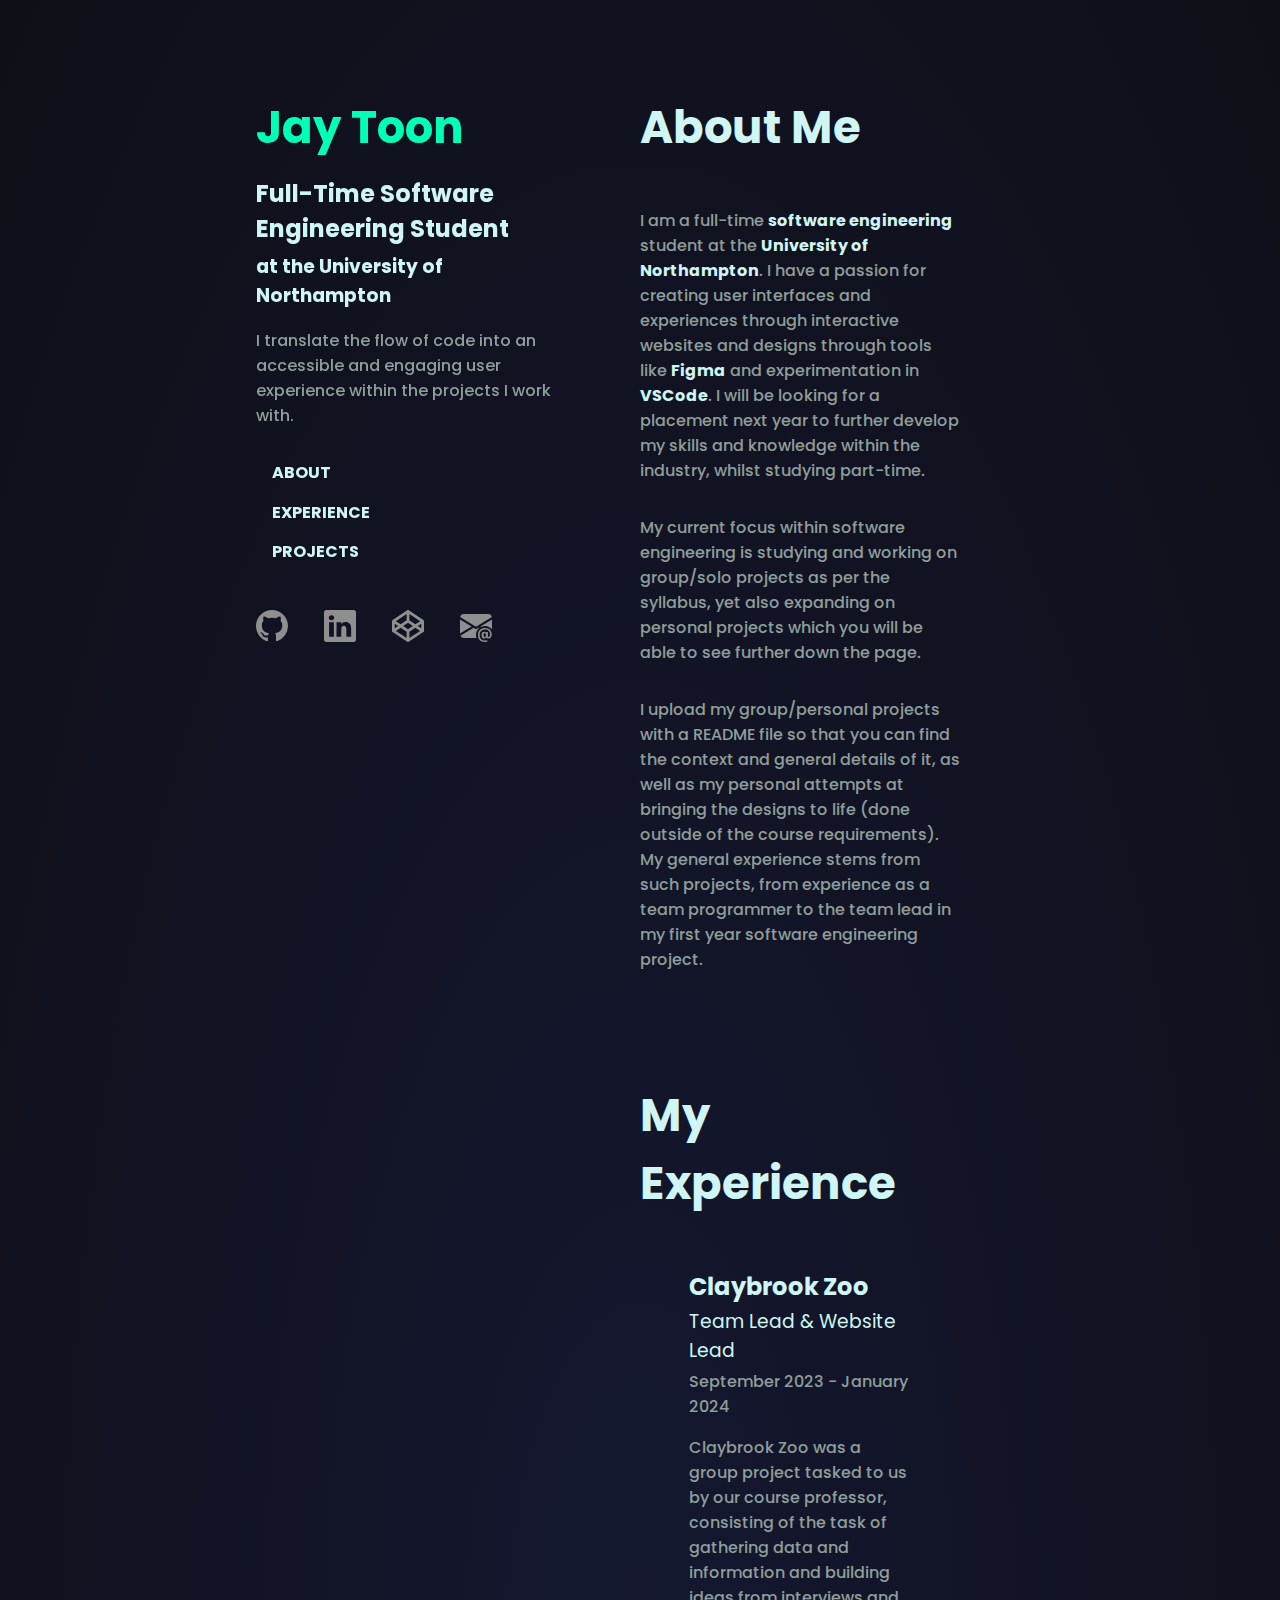
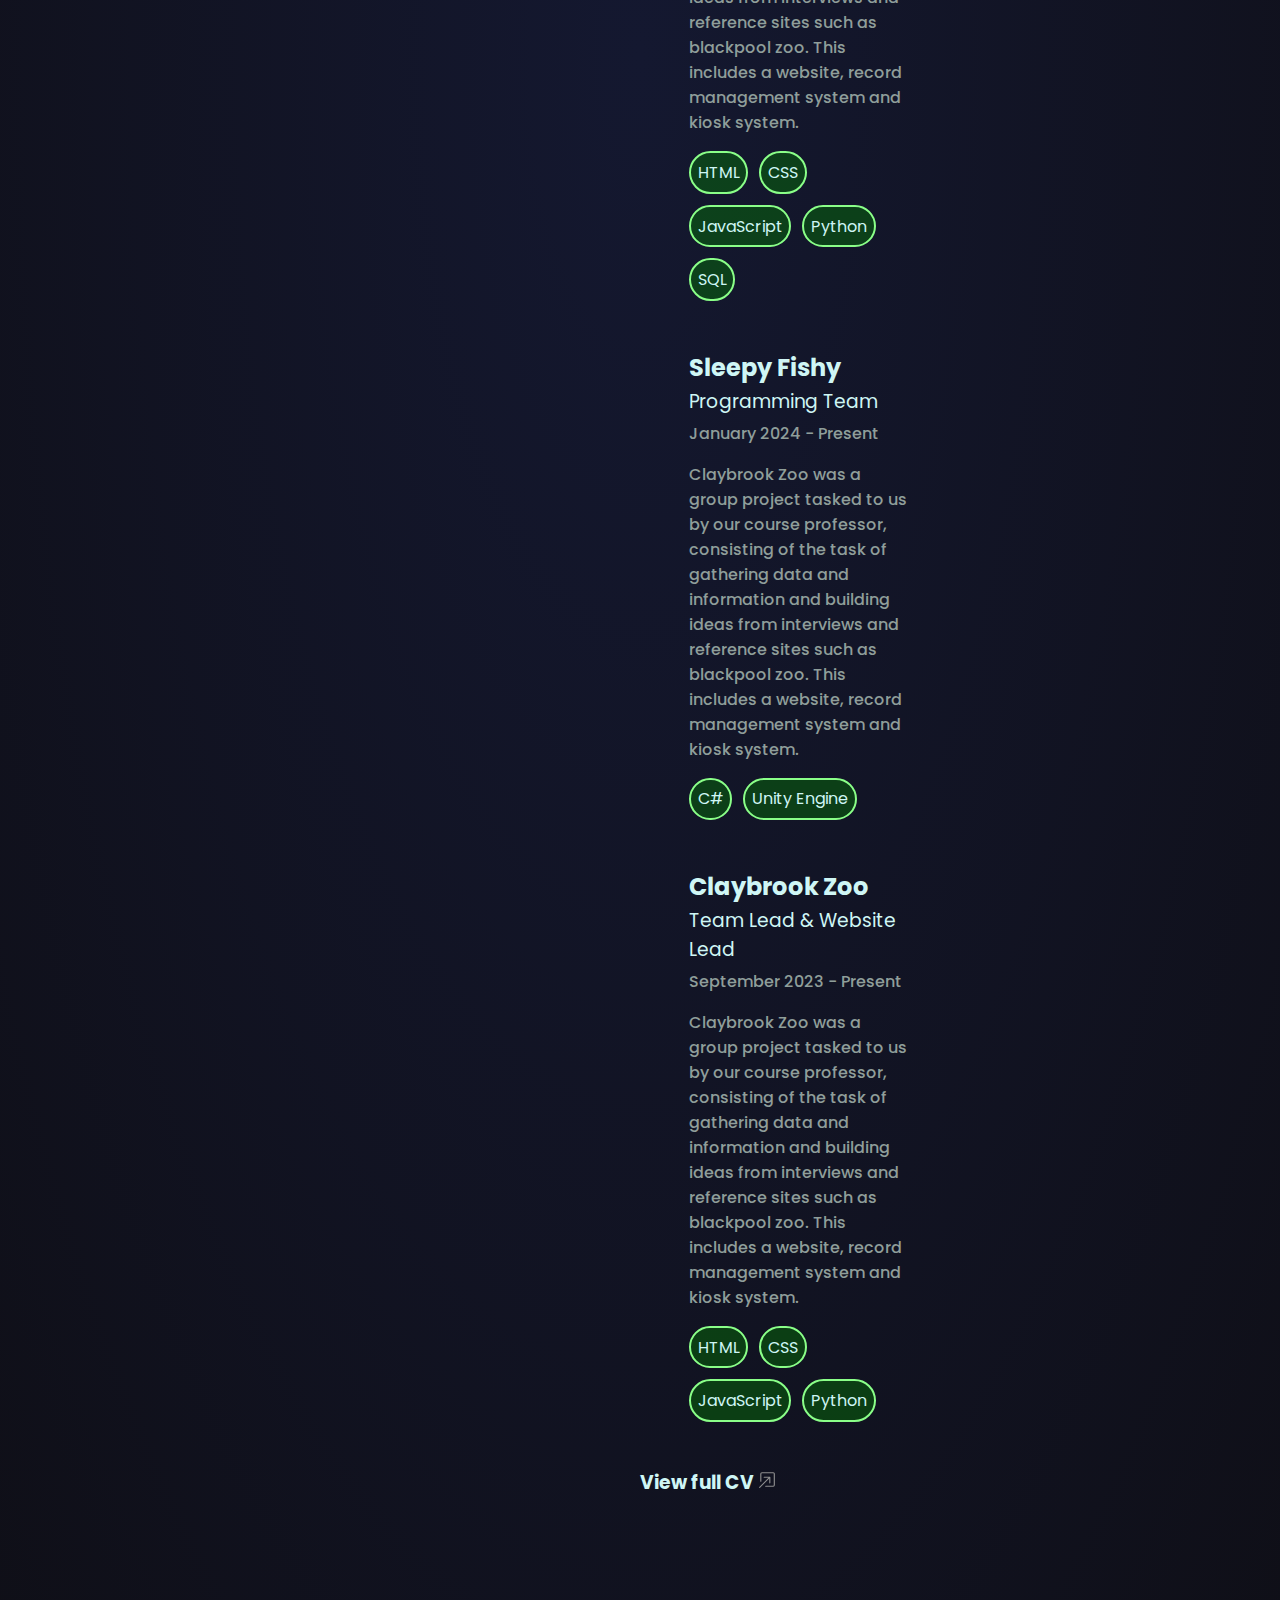
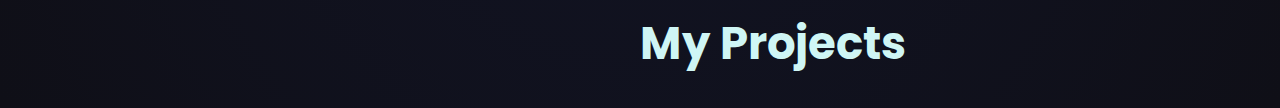
==== index.html @ 27fd668e "initiate portfolio" ====
<!DOCTYPE html>
<html lang="en">
<head>
    <meta charset="UTF-8">
    <meta name="viewport" content="width=device-width, initial-scale=1.0">
    <title>Jay Toon</title>
    <link rel="stylesheet" href="styles.css">
</head>
<body style="background-image: radial-gradient(#141830, #0f0f17);">
    <div class="info" style="margin-left:20%; width: 25%; position: fixed; height: 100%;">
        <h1 style="font-size: 45px; margin-bottom: -2%">Jay Toon</h1>
        <h2 style="margin-bottom: -4%;">Full-Time <a href="https://www.northampton.ac.uk/courses/software-engineering-bsc-hons/">Software Engineering Student</a></h2>
        <h3>at the <a href="https://www.northampton.ac.uk/">University of Northampton</a></h4>
        <p>I translate the flow of code into an accessible and engaging user experience within the projects I work with.</p>
        <ul>
            <li><a href="#about">ABOUT</a></li>
            <li><a href="#experience">EXPERIENCE</a></li>
            <li><a href="#projects">PROJECTS</a></li>
        </ul>
        <div class="socials">
            <a href="https://github.com/jay-toon" target="_blank"><svg xmlns="http://www.w3.org/2000/svg" width="32" height="32" fill="currentColor" class="bi bi-github" viewBox="0 0 16 16">
                <path d="M8 0C3.58 0 0 3.58 0 8c0 3.54 2.29 6.53 5.47 7.59.4.07.55-.17.55-.38 0-.19-.01-.82-.01-1.49-2.01.37-2.53-.49-2.69-.94-.09-.23-.48-.94-.82-1.13-.28-.15-.68-.52-.01-.53.63-.01 1.08.58 1.23.82.72 1.21 1.87.87 2.33.66.07-.52.28-.87.51-1.07-1.78-.2-3.64-.89-3.64-3.95 0-.87.31-1.59.82-2.15-.08-.2-.36-1.02.08-2.12 0 0 .67-.21 2.2.82.64-.18 1.32-.27 2-.27s1.36.09 2 .27c1.53-1.04 2.2-.82 2.2-.82.44 1.1.16 1.92.08 2.12.51.56.82 1.27.82 2.15 0 3.07-1.87 3.75-3.65 3.95.29.25.54.73.54 1.48 0 1.07-.01 1.93-.01 2.2 0 .21.15.46.55.38A8.01 8.01 0 0 0 16 8c0-4.42-3.58-8-8-8"/>
            </svg></a>
            <a href="https://www.linkedin.com/in/jay-toon-962065283/" target="_blank"><svg xmlns="http://www.w3.org/2000/svg" width="32" height="32" fill="currentColor" class="bi bi-linkedin" viewBox="0 0 16 16">
                <path d="M0 1.146C0 .513.526 0 1.175 0h13.65C15.474 0 16 .513 16 1.146v13.708c0 .633-.526 1.146-1.175 1.146H1.175C.526 16 0 15.487 0 14.854zm4.943 12.248V6.169H2.542v7.225zm-1.2-8.212c.837 0 1.358-.554 1.358-1.248-.015-.709-.52-1.248-1.342-1.248S2.4 3.226 2.4 3.934c0 .694.521 1.248 1.327 1.248zm4.908 8.212V9.359c0-.216.016-.432.08-.586.173-.431.568-.878 1.232-.878.869 0 1.216.662 1.216 1.634v3.865h2.401V9.25c0-2.22-1.184-3.252-2.764-3.252-1.274 0-1.845.7-2.165 1.193v.025h-.016l.016-.025V6.169h-2.4c.03.678 0 7.225 0 7.225z"/>
            </svg></a>
            <a href="https://codepen.io/jay-toon" target="_blank"><svg xmlns="http://www.w3.org/2000/svg" width="32" height="32" fill="currentColor" viewbox="0 0 512 512">
                <path d="M502.3 159.7l-234-156c-8-4.9-16.5-5-24.6 0l-234 156C3.7 163.7 0 170.8 0 178v156c0 7.1 3.7 14.3 9.7 18.3l234 156c8 4.9 16.5 5 24.6 0l234-156c6-4 9.7-11.1 9.7-18.3V178c0-7.1-3.7-14.3-9.7-18.3zM278 63.1l172.3 114.9-76.9 51.4L278 165.7V63.1zm-44 0v102.6l-95.4 63.7-76.9-51.4L234 63.1zM44 219.1l55.1 36.9L44 292.8v-73.7zm190 229.7L61.7 334l76.9-51.4L234 346.3v102.6zm22-140.9l-77.7-52 77.7-52 77.7 52-77.7 52zm22 140.9V346.3l95.4-63.7 76.9 51.4L278 448.8zm190-156l-55.1-36.9L468 219.1v73.7z"/>
            </svg></a>
            <a href="mailto:jtoon2005@gmail.com" target="_blank"><svg xmlns="http://www.w3.org/2000/svg" width="32" height="32" fill="currentColor" class="bi bi-envelope-at-fill" viewBox="0 0 16 16">
                <path d="M2 2A2 2 0 0 0 .05 3.555L8 8.414l7.95-4.859A2 2 0 0 0 14 2zm-2 9.8V4.698l5.803 3.546zm6.761-2.97-6.57 4.026A2 2 0 0 0 2 14h6.256A4.5 4.5 0 0 1 8 12.5a4.49 4.49 0 0 1 1.606-3.446l-.367-.225L8 9.586zM16 9.671V4.697l-5.803 3.546.338.208A4.5 4.5 0 0 1 12.5 8c1.414 0 2.675.652 3.5 1.671"/>
                <path d="M15.834 12.244c0 1.168-.577 2.025-1.587 2.025-.503 0-1.002-.228-1.12-.648h-.043c-.118.416-.543.643-1.015.643-.77 0-1.259-.542-1.259-1.434v-.529c0-.844.481-1.4 1.26-1.4.585 0 .87.333.953.63h.03v-.568h.905v2.19c0 .272.18.42.411.42.315 0 .639-.415.639-1.39v-.118c0-1.277-.95-2.326-2.484-2.326h-.04c-1.582 0-2.64 1.067-2.64 2.724v.157c0 1.867 1.237 2.654 2.57 2.654h.045c.507 0 .935-.07 1.18-.18v.731c-.219.1-.643.175-1.237.175h-.044C10.438 16 9 14.82 9 12.646v-.214C9 10.36 10.421 9 12.485 9h.035c2.12 0 3.314 1.43 3.314 3.034zm-4.04.21v.227c0 .586.227.8.581.8.31 0 .564-.17.564-.743v-.367c0-.516-.275-.708-.572-.708-.346 0-.573.245-.573.791"/>
            </svg></a>
        </div>
    </div>
    <div class="section" id="about">
        <h1>About Me</h1>
        <p>I am a full-time <a href="https://www.northampton.ac.uk/courses/software-engineering-bsc-hons/">software engineering</a> student at the <a href="https://northampton.ac.uk" target="_blank">University of Northampton</a>. I have a passion for creating user interfaces and experiences through interactive websites and designs through tools like <a href="https://figma.com" target="_blank">Figma</a> and experimentation in <a href=https://code.visualstudio.com target="_blank">VSCode</a>. I will be looking for a placement next year to further develop my skills and knowledge within the industry, whilst studying part-time.</p>
        <p>My current focus within software engineering is studying and working on group/solo projects as per the syllabus, yet also expanding on personal projects which you will be able to see further down the page.</p>
        <p>I upload my group/personal projects with a README file so that you can find the context and general details of it, as well as my personal attempts at bringing the designs to life (done outside of the course requirements). My general experience stems from such projects, from experience as a team programmer to the team lead in my first year software engineering project.</p>
    </div>
    <div class="section" id="experience">
        <h1>My Experience</h1>
        <div class="experience active">
            <h2 style="margin-bottom: -7.5%;">Claybrook Zoo</h2>
            <h3 style="font-weight: 400; margin-bottom: -5%;">Team Lead & Website Lead</h3>
            <p>September 2023 - January 2024</p>
            <p>Claybrook Zoo was a group project tasked to us by our course professor, consisting of the task of gathering data and information and building ideas from interviews and reference sites such as blackpool zoo. This includes a website, record management system and kiosk system.</p>
            <ul>
                <li>HTML</li>
                <li>CSS</li>
                <li>JavaScript</li>
                <li>Python</li>
                <li>SQL</li>
            </ul>
        </div>
        <div class="experience">
            <h2 style="margin-bottom: -7.5%;">Sleepy Fishy</h2>
            <h3 style="font-weight: 400; margin-bottom: -5%;">Programming Team</h3>
            <p>January 2024 - Present</p>
            <p>Claybrook Zoo was a group project tasked to us by our course professor, consisting of the task of gathering data and information and building ideas from interviews and reference sites such as blackpool zoo. This includes a website, record management system and kiosk system.</p>
            <ul>
                <li>C#</li>
                <li>Unity Engine</li>
            </ul>
        </div>
        <div class="experience">
            <h2 style="margin-bottom: -7.5%;">Claybrook Zoo</h2>
            <h3 style="font-weight: 400; margin-bottom: -5%;">Team Lead & Website Lead</h3>
            <p>September 2023 - Present</p>
            <p>Claybrook Zoo was a group project tasked to us by our course professor, consisting of the task of gathering data and information and building ideas from interviews and reference sites such as blackpool zoo. This includes a website, record management system and kiosk system.</p>
            <ul>
                <li>HTML</li>
                <li>CSS</li>
                <li>JavaScript</li>
                <li>Python</li>
            </ul>
        </div>
        <a href="#">
            <h3>View full CV
            <svg xmlns="http://www.w3.org/2000/svg" width="18" height="18" fill="currentColor" class="bi bi-box-arrow-in-up-right" viewBox="0 0 16 16">
                <path fill-rule="evenodd" d="M6.364 13.5a.5.5 0 0 0 .5.5H13.5a1.5 1.5 0 0 0 1.5-1.5v-10A1.5 1.5 0 0 0 13.5 1h-10A1.5 1.5 0 0 0 2 2.5v6.636a.5.5 0 1 0 1 0V2.5a.5.5 0 0 1 .5-.5h10a.5.5 0 0 1 .5.5v10a.5.5 0 0 1-.5.5H6.864a.5.5 0 0 0-.5.5"/>
                <path fill-rule="evenodd" d="M11 5.5a.5.5 0 0 0-.5-.5h-5a.5.5 0 0 0 0 1h3.793l-8.147 8.146a.5.5 0 0 0 .708.708L10 6.707V10.5a.5.5 0 0 0 1 0z"/>
            </svg>
            </h3>
        </a>
    </div>
    <div class="section">
        <h1>My Projects</h1>
    </div>
</body>
</html>
---- styles.css ----
@import url('https://fonts.googleapis.com/css2?family=Poppins&display=swap');

* {
    font-family: 'Poppins',Arial,sans-serif;
    scroll-behavior: smooth;
    color: #cff6f5;
}

a {
    text-decoration: none;
    font-weight: 700;
    transition-duration: 500ms;
}

a:hover{
    color: #00ffb7;
    transition-duration: 500ms;
}

body {
    overflow-x: hidden;
    padding: 0;
    margin: 0 !important;
}

.info h1 {
    color: #00ffb7;
}

.info li {
    padding-bottom: 5%;
}

.info ul {
    
    display: block;
    padding: 5%;
}

p {
    color: #8f9e9a;
    font-weight: 500;
}

svg {
    fill: #8f8f8f;
    transition-duration: 500ms;
}

svg:hover {
    fill: #00ffb7;
    transition-duration: 500ms;
}

ul {
    list-style: none;
}

.socials a {
    margin-right: 10%;
}

.section {
    margin-left: 50%; margin-top: 5%; width: 25%;
    display: flex;
    flex-wrap: wrap;
}

.section h1 {
    font-size: 45px;
}

.experience {
    padding-inline: 15%;
    border: 1px solid rgba(255, 255, 255, 0);
    transition-duration: 500ms;
}

.experience:hover {
    border: 1px solid rgba(255, 255, 255, 0.415);
    background-color: #c4f4ff0b;
    filter: blur(0px);
    transition-duration: 500ms;
}

.inactive {
    filter: blur(2px);
}

.experience:hover {
    filter: none;
}

.experience ul {
    display: flex;
    flex-wrap: wrap;
    padding-left: 0px;
}

.experience li {
    margin-right: 5%;
    border: 2px solid #8aff88;
    margin-bottom: 5%;
    background-color: #02840063;
    border-radius: 30px;
    padding: 3%;
}
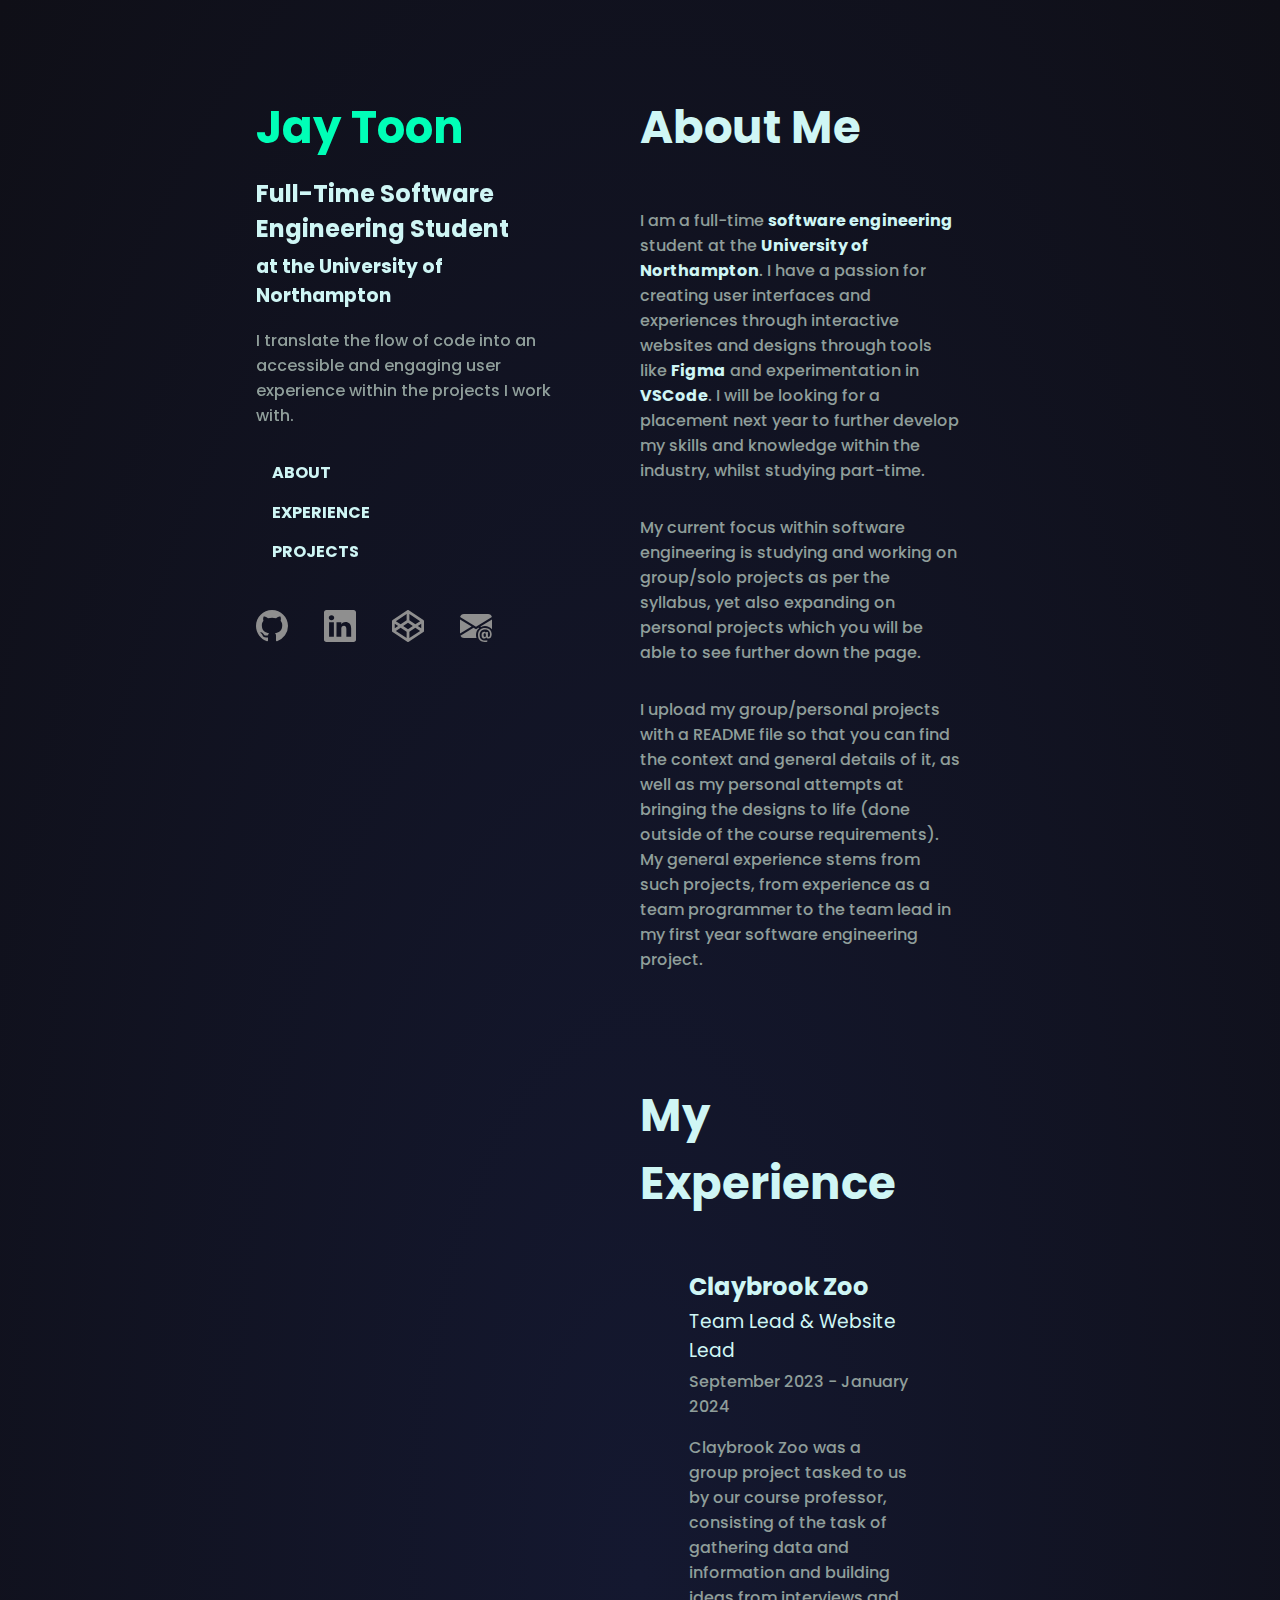
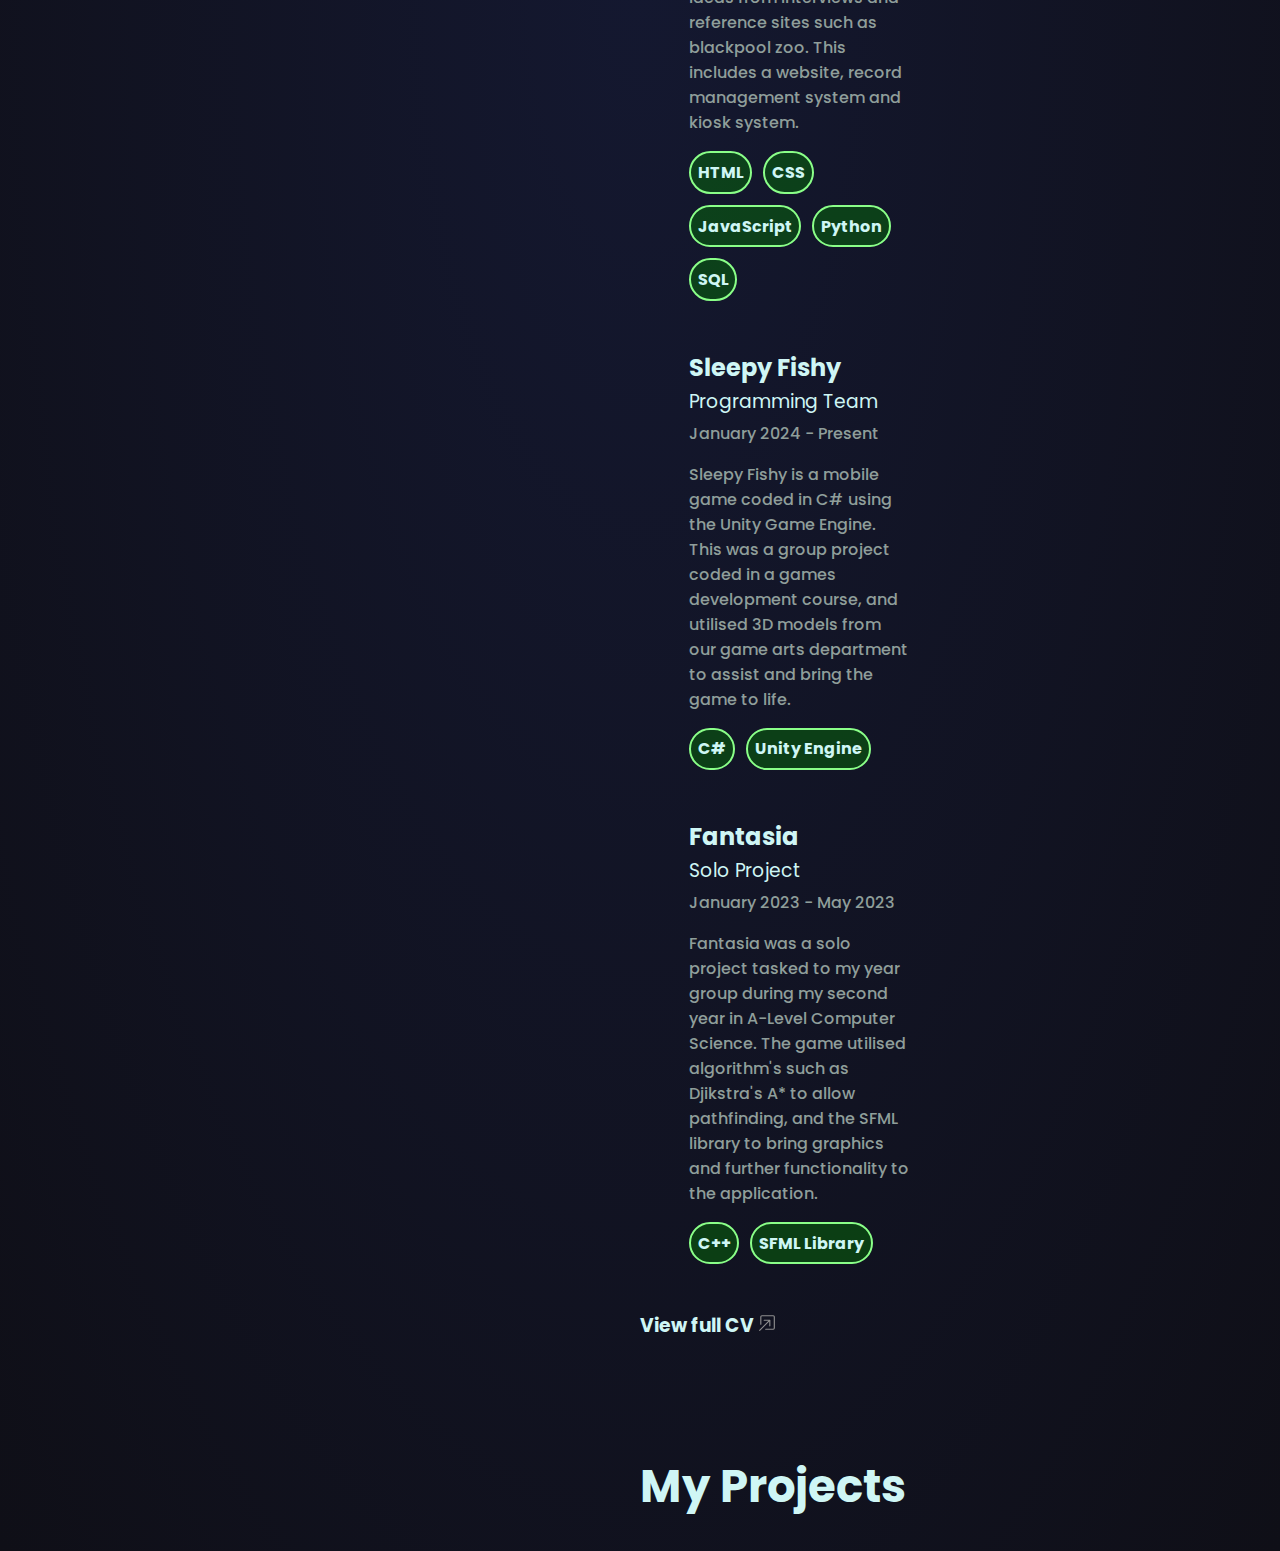
==== commit 66740244: "altered text" ====
--- a/index.html
+++ b/index.html
@@ -40,6 +40,7 @@
         <p>I upload my group/personal projects with a README file so that you can find the context and general details of it, as well as my personal attempts at bringing the designs to life (done outside of the course requirements). My general experience stems from such projects, from experience as a team programmer to the team lead in my first year software engineering project.</p>
     </div>
     <div class="section" id="experience">
+        <a href="#">
         <h1>My Experience</h1>
         <div class="experience active">
             <h2 style="margin-bottom: -7.5%;">Claybrook Zoo</h2>
@@ -54,28 +55,31 @@
                 <li>SQL</li>
             </ul>
         </div>
+        </a>
+        <a href="#">
         <div class="experience">
             <h2 style="margin-bottom: -7.5%;">Sleepy Fishy</h2>
             <h3 style="font-weight: 400; margin-bottom: -5%;">Programming Team</h3>
             <p>January 2024 - Present</p>
-            <p>Claybrook Zoo was a group project tasked to us by our course professor, consisting of the task of gathering data and information and building ideas from interviews and reference sites such as blackpool zoo. This includes a website, record management system and kiosk system.</p>
+            <p>Sleepy Fishy is a mobile game coded in C# using the Unity Game Engine. This was a group project coded in a games development course, and utilised 3D models from our game arts department to assist and bring the game to life.</p>
             <ul>
                 <li>C#</li>
                 <li>Unity Engine</li>
             </ul>
         </div>
+        </a>
+        <a href="#">
         <div class="experience">
-            <h2 style="margin-bottom: -7.5%;">Claybrook Zoo</h2>
-            <h3 style="font-weight: 400; margin-bottom: -5%;">Team Lead & Website Lead</h3>
-            <p>September 2023 - Present</p>
-            <p>Claybrook Zoo was a group project tasked to us by our course professor, consisting of the task of gathering data and information and building ideas from interviews and reference sites such as blackpool zoo. This includes a website, record management system and kiosk system.</p>
+            <h2 style="margin-bottom: -7.5%;">Fantasia</h2>
+            <h3 style="font-weight: 400; margin-bottom: -5%;">Solo Project</h3>
+            <p>January 2023 - May 2023</p>
+            <p>Fantasia was a solo project tasked to my year group during my second year in A-Level Computer Science. The game utilised algorithm's such as Djikstra's A* to allow pathfinding, and the SFML library to bring graphics and further functionality to the application.</p>
             <ul>
-                <li>HTML</li>
-                <li>CSS</li>
-                <li>JavaScript</li>
-                <li>Python</li>
+                <li>C++</li>
+                <li>SFML Library</li>
             </ul>
         </div>
+        </a>
         <a href="#">
             <h3>View full CV
             <svg xmlns="http://www.w3.org/2000/svg" width="18" height="18" fill="currentColor" class="bi bi-box-arrow-in-up-right" viewBox="0 0 16 16">
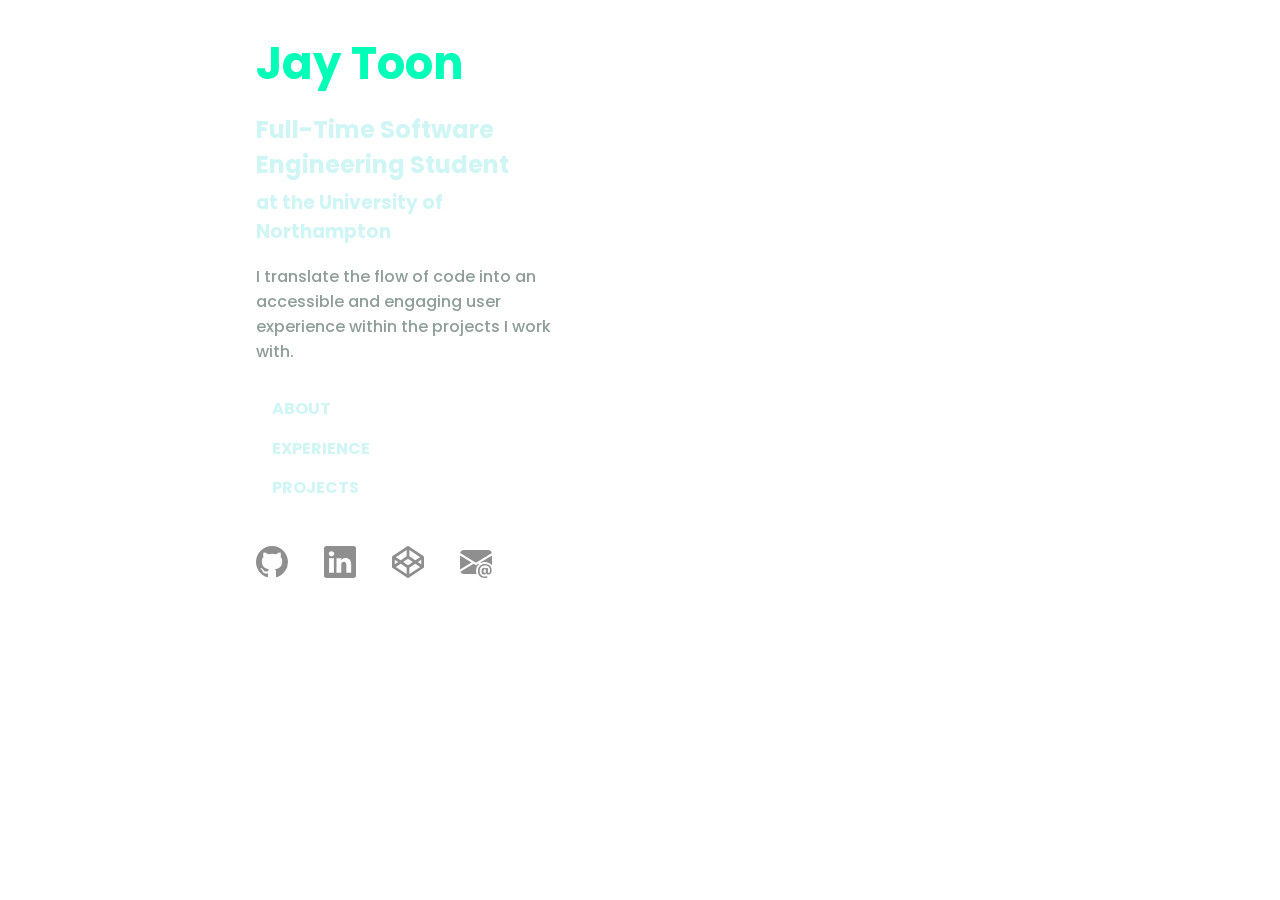
==== commit ef656a04: "Deleted MOST of index.html" ====
--- a/index.html
+++ b/index.html
@@ -33,64 +33,5 @@
             </svg></a>
         </div>
     </div>
-    <div class="section" id="about">
-        <h1>About Me</h1>
-        <p>I am a full-time <a href="https://www.northampton.ac.uk/courses/software-engineering-bsc-hons/">software engineering</a> student at the <a href="https://northampton.ac.uk" target="_blank">University of Northampton</a>. I have a passion for creating user interfaces and experiences through interactive websites and designs through tools like <a href="https://figma.com" target="_blank">Figma</a> and experimentation in <a href=https://code.visualstudio.com target="_blank">VSCode</a>. I will be looking for a placement next year to further develop my skills and knowledge within the industry, whilst studying part-time.</p>
-        <p>My current focus within software engineering is studying and working on group/solo projects as per the syllabus, yet also expanding on personal projects which you will be able to see further down the page.</p>
-        <p>I upload my group/personal projects with a README file so that you can find the context and general details of it, as well as my personal attempts at bringing the designs to life (done outside of the course requirements). My general experience stems from such projects, from experience as a team programmer to the team lead in my first year software engineering project.</p>
-    </div>
-    <div class="section" id="experience">
-        <a href="#">
-        <h1>My Experience</h1>
-        <div class="experience active">
-            <h2 style="margin-bottom: -7.5%;">Claybrook Zoo</h2>
-            <h3 style="font-weight: 400; margin-bottom: -5%;">Team Lead & Website Lead</h3>
-            <p>September 2023 - January 2024</p>
-            <p>Claybrook Zoo was a group project tasked to us by our course professor, consisting of the task of gathering data and information and building ideas from interviews and reference sites such as blackpool zoo. This includes a website, record management system and kiosk system.</p>
-            <ul>
-                <li>HTML</li>
-                <li>CSS</li>
-                <li>JavaScript</li>
-                <li>Python</li>
-                <li>SQL</li>
-            </ul>
-        </div>
-        </a>
-        <a href="#">
-        <div class="experience">
-            <h2 style="margin-bottom: -7.5%;">Sleepy Fishy</h2>
-            <h3 style="font-weight: 400; margin-bottom: -5%;">Programming Team</h3>
-            <p>January 2024 - Present</p>
-            <p>Sleepy Fishy is a mobile game coded in C# using the Unity Game Engine. This was a group project coded in a games development course, and utilised 3D models from our game arts department to assist and bring the game to life.</p>
-            <ul>
-                <li>C#</li>
-                <li>Unity Engine</li>
-            </ul>
-        </div>
-        </a>
-        <a href="#">
-        <div class="experience">
-            <h2 style="margin-bottom: -7.5%;">Fantasia</h2>
-            <h3 style="font-weight: 400; margin-bottom: -5%;">Solo Project</h3>
-            <p>January 2023 - May 2023</p>
-            <p>Fantasia was a solo project tasked to my year group during my second year in A-Level Computer Science. The game utilised algorithm's such as Djikstra's A* to allow pathfinding, and the SFML library to bring graphics and further functionality to the application.</p>
-            <ul>
-                <li>C++</li>
-                <li>SFML Library</li>
-            </ul>
-        </div>
-        </a>
-        <a href="#">
-            <h3>View full CV
-            <svg xmlns="http://www.w3.org/2000/svg" width="18" height="18" fill="currentColor" class="bi bi-box-arrow-in-up-right" viewBox="0 0 16 16">
-                <path fill-rule="evenodd" d="M6.364 13.5a.5.5 0 0 0 .5.5H13.5a1.5 1.5 0 0 0 1.5-1.5v-10A1.5 1.5 0 0 0 13.5 1h-10A1.5 1.5 0 0 0 2 2.5v6.636a.5.5 0 1 0 1 0V2.5a.5.5 0 0 1 .5-.5h10a.5.5 0 0 1 .5.5v10a.5.5 0 0 1-.5.5H6.864a.5.5 0 0 0-.5.5"/>
-                <path fill-rule="evenodd" d="M11 5.5a.5.5 0 0 0-.5-.5h-5a.5.5 0 0 0 0 1h3.793l-8.147 8.146a.5.5 0 0 0 .708.708L10 6.707V10.5a.5.5 0 0 0 1 0z"/>
-            </svg>
-            </h3>
-        </a>
-    </div>
-    <div class="section">
-        <h1>My Projects</h1>
-    </div>
 </body>
-</html>+</html>
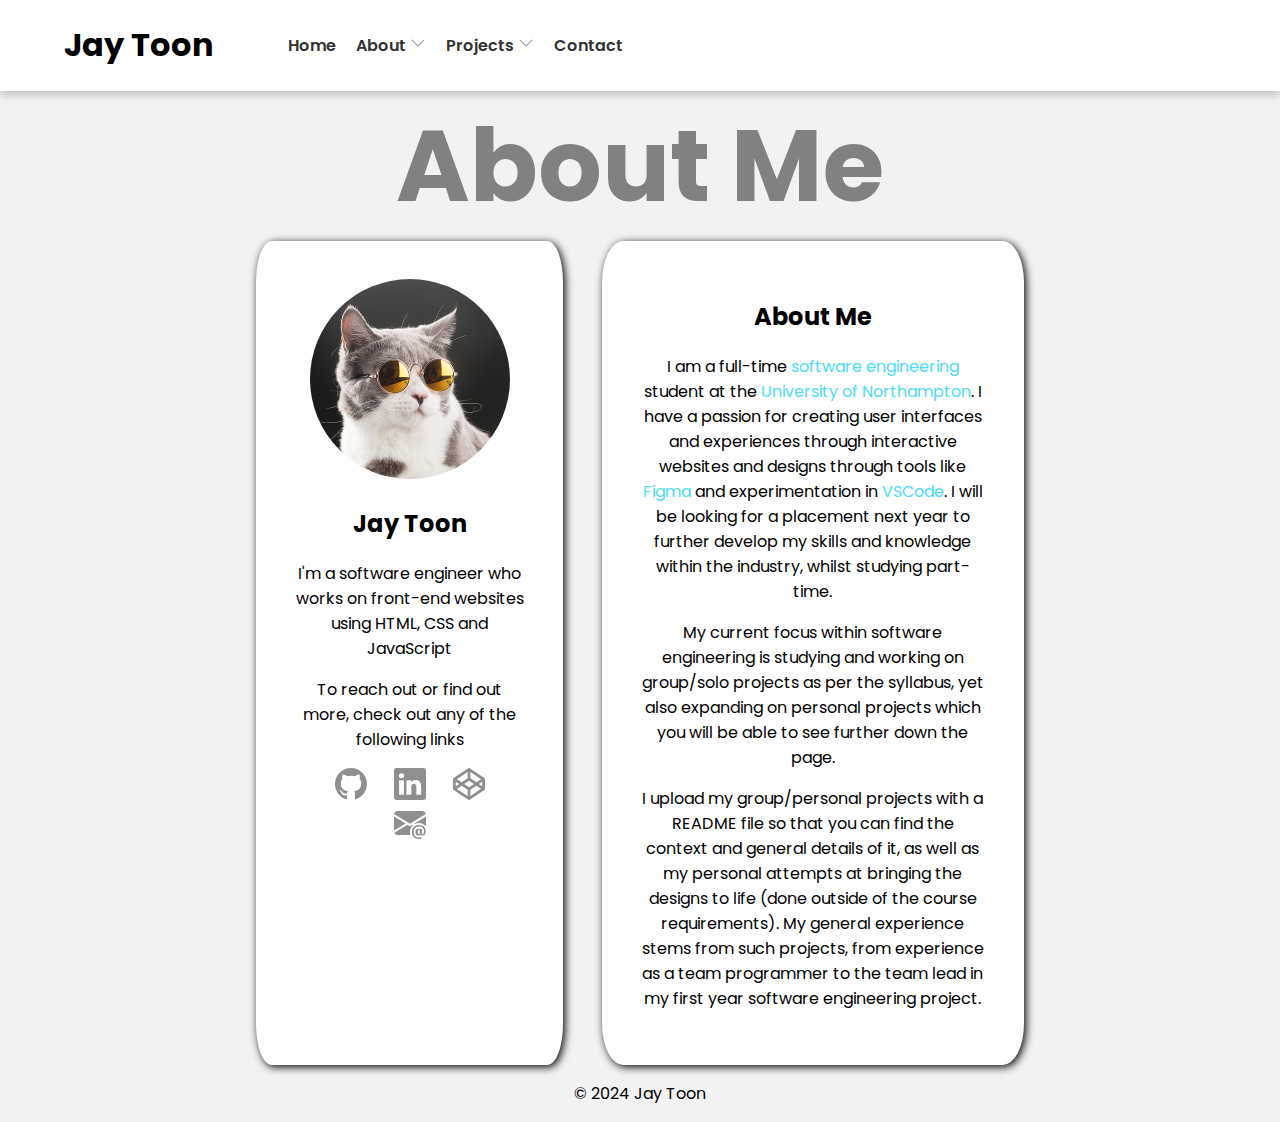
==== commit 55f937d9: "Huge changes, forgot to commit earlier..." ====
--- a/index.html
+++ b/index.html
@@ -4,34 +4,84 @@
     <meta charset="UTF-8">
     <meta name="viewport" content="width=device-width, initial-scale=1.0">
     <title>Jay Toon</title>
-    <link rel="stylesheet" href="styles.css">
+    <link rel="stylesheet" href="/styles.css">
 </head>
-<body style="background-image: radial-gradient(#141830, #0f0f17);">
-    <div class="info" style="margin-left:20%; width: 25%; position: fixed; height: 100%;">
-        <h1 style="font-size: 45px; margin-bottom: -2%">Jay Toon</h1>
-        <h2 style="margin-bottom: -4%;">Full-Time <a href="https://www.northampton.ac.uk/courses/software-engineering-bsc-hons/">Software Engineering Student</a></h2>
-        <h3>at the <a href="https://www.northampton.ac.uk/">University of Northampton</a></h4>
-        <p>I translate the flow of code into an accessible and engaging user experience within the projects I work with.</p>
-        <ul>
-            <li><a href="#about">ABOUT</a></li>
-            <li><a href="#experience">EXPERIENCE</a></li>
-            <li><a href="#projects">PROJECTS</a></li>
+<body>
+    <nav class="navbar">
+        <h1>Jay Toon</h1>
+        <ul class="navbar-nav">
+            <li class="nav-item">
+                <a class="nav-link" href="#">Home</a>
+            </li>
+            <li class="nav-item">
+                <a class="nav-link" href="#">
+                    About
+                    <svg xmlns="http://www.w3.org/2000/svg" width="16" height="16" fill="currentColor" class="bi bi-chevron-down" viewBox="0 0 16 16">
+                        <path fill-rule="evenodd" d="M1.646 4.646a.5.5 0 0 1 .708 0L8 10.293l5.646-5.647a.5.5 0 0 1 .708.708l-6 6a.5.5 0 0 1-.708 0l-6-6a.5.5 0 0 1 0-.708"/>
+                    </svg>
+                </a>
+                <div class="dropdown-content">
+                    <a href="/index.html">About Me</a>
+                    <a href="/site-report.html">Site Report</a>
+                    <a href="/site-demo.html">Site Demo</a>
+                </div>
+            </li>
+            <li class="nav-item">
+                <a class="nav-link" href="#">
+                    Projects
+                    <svg xmlns="http://www.w3.org/2000/svg" width="16" height="16" fill="currentColor" class="bi bi-chevron-down" viewBox="0 0 16 16">
+                        <path fill-rule="evenodd" d="M1.646 4.646a.5.5 0 0 1 .708 0L8 10.293l5.646-5.647a.5.5 0 0 1 .708.708l-6 6a.5.5 0 0 1-.708 0l-6-6a.5.5 0 0 1 0-.708"/>
+                    </svg>
+                </a>
+                <div class="dropdown-content">
+                    <a href="/zaogao-de-youxi-yinqing.html">糟糕的游戏引擎</a>
+                    <a href="/python-database-integration.html">Python Database Integration</a>
+                    <a href="/claybrook-zoo.html">Claybrook Zoo</a>
+                </div>
+            </li>
+            <li class="nav-item">
+                <a class="nav-link" href="/contact.html">Contact</a>
+            </li>
         </ul>
-        <div class="socials">
-            <a href="https://github.com/jay-toon" target="_blank"><svg xmlns="http://www.w3.org/2000/svg" width="32" height="32" fill="currentColor" class="bi bi-github" viewBox="0 0 16 16">
-                <path d="M8 0C3.58 0 0 3.58 0 8c0 3.54 2.29 6.53 5.47 7.59.4.07.55-.17.55-.38 0-.19-.01-.82-.01-1.49-2.01.37-2.53-.49-2.69-.94-.09-.23-.48-.94-.82-1.13-.28-.15-.68-.52-.01-.53.63-.01 1.08.58 1.23.82.72 1.21 1.87.87 2.33.66.07-.52.28-.87.51-1.07-1.78-.2-3.64-.89-3.64-3.95 0-.87.31-1.59.82-2.15-.08-.2-.36-1.02.08-2.12 0 0 .67-.21 2.2.82.64-.18 1.32-.27 2-.27s1.36.09 2 .27c1.53-1.04 2.2-.82 2.2-.82.44 1.1.16 1.92.08 2.12.51.56.82 1.27.82 2.15 0 3.07-1.87 3.75-3.65 3.95.29.25.54.73.54 1.48 0 1.07-.01 1.93-.01 2.2 0 .21.15.46.55.38A8.01 8.01 0 0 0 16 8c0-4.42-3.58-8-8-8"/>
-            </svg></a>
-            <a href="https://www.linkedin.com/in/jay-toon-962065283/" target="_blank"><svg xmlns="http://www.w3.org/2000/svg" width="32" height="32" fill="currentColor" class="bi bi-linkedin" viewBox="0 0 16 16">
-                <path d="M0 1.146C0 .513.526 0 1.175 0h13.65C15.474 0 16 .513 16 1.146v13.708c0 .633-.526 1.146-1.175 1.146H1.175C.526 16 0 15.487 0 14.854zm4.943 12.248V6.169H2.542v7.225zm-1.2-8.212c.837 0 1.358-.554 1.358-1.248-.015-.709-.52-1.248-1.342-1.248S2.4 3.226 2.4 3.934c0 .694.521 1.248 1.327 1.248zm4.908 8.212V9.359c0-.216.016-.432.08-.586.173-.431.568-.878 1.232-.878.869 0 1.216.662 1.216 1.634v3.865h2.401V9.25c0-2.22-1.184-3.252-2.764-3.252-1.274 0-1.845.7-2.165 1.193v.025h-.016l.016-.025V6.169h-2.4c.03.678 0 7.225 0 7.225z"/>
-            </svg></a>
-            <a href="https://codepen.io/jay-toon" target="_blank"><svg xmlns="http://www.w3.org/2000/svg" width="32" height="32" fill="currentColor" viewbox="0 0 512 512">
-                <path d="M502.3 159.7l-234-156c-8-4.9-16.5-5-24.6 0l-234 156C3.7 163.7 0 170.8 0 178v156c0 7.1 3.7 14.3 9.7 18.3l234 156c8 4.9 16.5 5 24.6 0l234-156c6-4 9.7-11.1 9.7-18.3V178c0-7.1-3.7-14.3-9.7-18.3zM278 63.1l172.3 114.9-76.9 51.4L278 165.7V63.1zm-44 0v102.6l-95.4 63.7-76.9-51.4L234 63.1zM44 219.1l55.1 36.9L44 292.8v-73.7zm190 229.7L61.7 334l76.9-51.4L234 346.3v102.6zm22-140.9l-77.7-52 77.7-52 77.7 52-77.7 52zm22 140.9V346.3l95.4-63.7 76.9 51.4L278 448.8zm190-156l-55.1-36.9L468 219.1v73.7z"/>
-            </svg></a>
-            <a href="mailto:jtoon2005@gmail.com" target="_blank"><svg xmlns="http://www.w3.org/2000/svg" width="32" height="32" fill="currentColor" class="bi bi-envelope-at-fill" viewBox="0 0 16 16">
-                <path d="M2 2A2 2 0 0 0 .05 3.555L8 8.414l7.95-4.859A2 2 0 0 0 14 2zm-2 9.8V4.698l5.803 3.546zm6.761-2.97-6.57 4.026A2 2 0 0 0 2 14h6.256A4.5 4.5 0 0 1 8 12.5a4.49 4.49 0 0 1 1.606-3.446l-.367-.225L8 9.586zM16 9.671V4.697l-5.803 3.546.338.208A4.5 4.5 0 0 1 12.5 8c1.414 0 2.675.652 3.5 1.671"/>
-                <path d="M15.834 12.244c0 1.168-.577 2.025-1.587 2.025-.503 0-1.002-.228-1.12-.648h-.043c-.118.416-.543.643-1.015.643-.77 0-1.259-.542-1.259-1.434v-.529c0-.844.481-1.4 1.26-1.4.585 0 .87.333.953.63h.03v-.568h.905v2.19c0 .272.18.42.411.42.315 0 .639-.415.639-1.39v-.118c0-1.277-.95-2.326-2.484-2.326h-.04c-1.582 0-2.64 1.067-2.64 2.724v.157c0 1.867 1.237 2.654 2.57 2.654h.045c.507 0 .935-.07 1.18-.18v.731c-.219.1-.643.175-1.237.175h-.044C10.438 16 9 14.82 9 12.646v-.214C9 10.36 10.421 9 12.485 9h.035c2.12 0 3.314 1.43 3.314 3.034zm-4.04.21v.227c0 .586.227.8.581.8.31 0 .564-.17.564-.743v-.367c0-.516-.275-.708-.572-.708-.346 0-.573.245-.573.791"/>
-            </svg></a>
-        </div>
-    </div>
+    </nav>
+    <header>
+        <h1 class="heading">About Me</h1>
+    </header>
+    <main class="wrapper">
+        <section class="container" style="width: 30%;">
+            <div class="about-me">
+                <img src="/assets/cat.jpg" alt="Jay Toon" style="border-radius: 50%; width: 200px;">
+                <h2 class="sub-heading">Jay Toon</h2>
+                <p>I'm a software engineer who works on front-end websites using HTML, CSS and JavaScript</p>
+                <p>To reach out or find out more, check out any of the following links</p>
+                <div class="socials">
+                    <a href="https://github.com/jay-toon" target="_blank"><svg xmlns="http://www.w3.org/2000/svg" width="32" height="32" fill="currentColor" class="bi bi-github" viewBox="0 0 16 16">
+                        <path d="M8 0C3.58 0 0 3.58 0 8c0 3.54 2.29 6.53 5.47 7.59.4.07.55-.17.55-.38 0-.19-.01-.82-.01-1.49-2.01.37-2.53-.49-2.69-.94-.09-.23-.48-.94-.82-1.13-.28-.15-.68-.52-.01-.53.63-.01 1.08.58 1.23.82.72 1.21 1.87.87 2.33.66.07-.52.28-.87.51-1.07-1.78-.2-3.64-.89-3.64-3.95 0-.87.31-1.59.82-2.15-.08-.2-.36-1.02.08-2.12 0 0 .67-.21 2.2.82.64-.18 1.32-.27 2-.27s1.36.09 2 .27c1.53-1.04 2.2-.82 2.2-.82.44 1.1.16 1.92.08 2.12.51.56.82 1.27.82 2.15 0 3.07-1.87 3.75-3.65 3.95.29.25.54.73.54 1.48 0 1.07-.01 1.93-.01 2.2 0 .21.15.46.55.38A8.01 8.01 0 0 0 16 8c0-4.42-3.58-8-8-8"/>
+                    </svg></a>
+                    <a href="https://www.linkedin.com/in/jay-toon-962065283/" target="_blank"><svg xmlns="http://www.w3.org/2000/svg" width="32" height="32" fill="currentColor" class="bi bi-linkedin" viewBox="0 0 16 16">
+                        <path d="M0 1.146C0 .513.526 0 1.175 0h13.65C15.474 0 16 .513 16 1.146v13.708c0 .633-.526 1.146-1.175 1.146H1.175C.526 16 0 15.487 0 14.854zm4.943 12.248V6.169H2.542v7.225zm-1.2-8.212c.837 0 1.358-.554 1.358-1.248-.015-.709-.52-1.248-1.342-1.248S2.4 3.226 2.4 3.934c0 .694.521 1.248 1.327 1.248zm4.908 8.212V9.359c0-.216.016-.432.08-.586.173-.431.568-.878 1.232-.878.869 0 1.216.662 1.216 1.634v3.865h2.401V9.25c0-2.22-1.184-3.252-2.764-3.252-1.274 0-1.845.7-2.165 1.193v.025h-.016l.016-.025V6.169h-2.4c.03.678 0 7.225 0 7.225z"/>
+                    </svg></a>
+                    <a href="https://codepen.io/jay-toon" target="_blank"><svg xmlns="http://www.w3.org/2000/svg" width="32" height="32" fill="currentColor" viewbox="0 0 512 512">
+                        <path d="M502.3 159.7l-234-156c-8-4.9-16.5-5-24.6 0l-234 156C3.7 163.7 0 170.8 0 178v156c0 7.1 3.7 14.3 9.7 18.3l234 156c8 4.9 16.5 5 24.6 0l234-156c6-4 9.7-11.1 9.7-18.3V178c0-7.1-3.7-14.3-9.7-18.3zM278 63.1l172.3 114.9-76.9 51.4L278 165.7V63.1zm-44 0v102.6l-95.4 63.7-76.9-51.4L234 63.1zM44 219.1l55.1 36.9L44 292.8v-73.7zm190 229.7L61.7 334l76.9-51.4L234 346.3v102.6zm22-140.9l-77.7-52 77.7-52 77.7 52-77.7 52zm22 140.9V346.3l95.4-63.7 76.9 51.4L278 448.8zm190-156l-55.1-36.9L468 219.1v73.7z"/>
+                    </svg></a>
+                    <a href="mailto:jtoon2005@gmail.com" target="_blank"><svg xmlns="http://www.w3.org/2000/svg" width="32" height="32" fill="currentColor" class="bi bi-envelope-at-fill" viewBox="0 0 16 16">
+                        <path d="M2 2A2 2 0 0 0 .05 3.555L8 8.414l7.95-4.859A2 2 0 0 0 14 2zm-2 9.8V4.698l5.803 3.546zm6.761-2.97-6.57 4.026A2 2 0 0 0 2 14h6.256A4.5 4.5 0 0 1 8 12.5a4.49 4.49 0 0 1 1.606-3.446l-.367-.225L8 9.586zM16 9.671V4.697l-5.803 3.546.338.208A4.5 4.5 0 0 1 12.5 8c1.414 0 2.675.652 3.5 1.671"/>
+                        <path d="M15.834 12.244c0 1.168-.577 2.025-1.587 2.025-.503 0-1.002-.228-1.12-.648h-.043c-.118.416-.543.643-1.015.643-.77 0-1.259-.542-1.259-1.434v-.529c0-.844.481-1.4 1.26-1.4.585 0 .87.333.953.63h.03v-.568h.905v2.19c0 .272.18.42.411.42.315 0 .639-.415.639-1.39v-.118c0-1.277-.95-2.326-2.484-2.326h-.04c-1.582 0-2.64 1.067-2.64 2.724v.157c0 1.867 1.237 2.654 2.57 2.654h.045c.507 0 .935-.07 1.18-.18v.731c-.219.1-.643.175-1.237.175h-.044C10.438 16 9 14.82 9 12.646v-.214C9 10.36 10.421 9 12.485 9h.035c2.12 0 3.314 1.43 3.314 3.034zm-4.04.21v.227c0 .586.227.8.581.8.31 0 .564-.17.564-.743v-.367c0-.516-.275-.708-.572-.708-.346 0-.573.245-.573.791"/>
+                    </svg></a>
+                </div>
+            </div>
+        </section>
+        <section class="container" style="width: 45%">
+            <div class="about-me">
+                <h2 class="sub-heading">About Me</h2>
+                <p>I am a full-time <a href="https://www.northampton.ac.uk/courses/software-engineering-bsc-hons/">software engineering</a> student at the <a href="https://northampton.ac.uk" target="_blank">University of Northampton</a>. I have a passion for creating user interfaces and experiences through interactive websites and designs through tools like <a href="https://figma.com" target="_blank">Figma</a> and experimentation in <a href=https://code.visualstudio.com target="_blank">VSCode</a>. I will be looking for a placement next year to further develop my skills and knowledge within the industry, whilst studying part-time.</p>
+                <p>My current focus within software engineering is studying and working on group/solo projects as per the syllabus, yet also expanding on personal projects which you will be able to see further down the page.</p>
+                <p>I upload my group/personal projects with a README file so that you can find the context and general details of it, as well as my personal attempts at bringing the designs to life (done outside of the course requirements). My general experience stems from such projects, from experience as a team programmer to the team lead in my first year software engineering project.</p>
+            </div>
+        </section>
+    </main>
+    <footer>
+        <p>&copy; 2024 Jay Toon</p>
+    </footer>
 </body>
 </html>
--- a/styles.css
+++ b/styles.css
@@ -1,107 +1,218 @@
-@import url('https://fonts.googleapis.com/css2?family=Poppins&display=swap');
-
-* {
-    font-family: 'Poppins',Arial,sans-serif;
-    scroll-behavior: smooth;
-    color: #cff6f5;
-}
-
-a {
-    text-decoration: none;
-    font-weight: 700;
-    transition-duration: 500ms;
-}
-
-a:hover{
-    color: #00ffb7;
-    transition-duration: 500ms;
-}
-
-body {
-    overflow-x: hidden;
-    padding: 0;
-    margin: 0 !important;
-}
-
-.info h1 {
-    color: #00ffb7;
-}
-
-.info li {
-    padding-bottom: 5%;
-}
-
-.info ul {
-    
-    display: block;
-    padding: 5%;
-}
-
-p {
-    color: #8f9e9a;
-    font-weight: 500;
-}
-
-svg {
-    fill: #8f8f8f;
-    transition-duration: 500ms;
-}
-
-svg:hover {
-    fill: #00ffb7;
-    transition-duration: 500ms;
-}
-
-ul {
-    list-style: none;
-}
-
-.socials a {
-    margin-right: 10%;
-}
-
-.section {
-    margin-left: 50%; margin-top: 5%; width: 25%;
-    display: flex;
-    flex-wrap: wrap;
-}
-
-.section h1 {
-    font-size: 45px;
-}
-
-.experience {
-    padding-inline: 15%;
-    border: 1px solid rgba(255, 255, 255, 0);
-    transition-duration: 500ms;
-}
-
-.experience:hover {
-    border: 1px solid rgba(255, 255, 255, 0.415);
-    background-color: #c4f4ff0b;
-    filter: blur(0px);
-    transition-duration: 500ms;
-}
-
-.inactive {
-    filter: blur(2px);
-}
-
-.experience:hover {
-    filter: none;
-}
-
-.experience ul {
-    display: flex;
-    flex-wrap: wrap;
-    padding-left: 0px;
-}
-
-.experience li {
-    margin-right: 5%;
-    border: 2px solid #8aff88;
-    margin-bottom: 5%;
-    background-color: #02840063;
-    border-radius: 30px;
-    padding: 3%;
-}+/* Fonts */
+    @import url('https://fonts.googleapis.com/css2?family=Poppins:wght@400;700&display=swap');
+    * {
+        font-family: 'Poppins', sans-serif;
+    }
+
+/* Content */
+    body {
+        margin: 0;
+        padding: 0;
+        box-sizing: border-box; 
+        background-color: #f2f2f2;
+    }
+
+    .navbar {
+        display: flex;
+        align-items: center;
+        background-color: #ffffff;
+        box-shadow: 0px 4px 8px 0px rgba(0,0,0,0.2);
+        width: 100%;
+    }
+
+    .navbar h1 {
+        margin-inline: 5%;
+    }
+
+    .navbar ul {
+        display: flex;
+        padding-inline-start: 0;
+        list-style: none;
+    }
+
+    .navbar-nav {
+        list-style: none;
+    }
+
+    .nav-item {
+        position: relative;
+    }
+
+    .nav-item a {
+        font-weight: 550;
+        transition-duration: 500ms;
+    }
+
+    a {
+        text-decoration: none;
+        color: #4edcf5;
+    }
+
+    a:hover {
+        color: #4edcf5;
+        transition-duration: 350ms;
+    }
+
+    .nav-link {
+        padding: 10px;
+        color: #333;
+    }
+
+    .dropdown-content {
+        display: none;
+        position: absolute;
+        left: -65px;
+        background-color: #dbdbdb;
+        min-width: 160px;
+        max-width: 160px;
+        box-shadow: 0px 8px 16px 0px rgba(0,0,0,0.2);
+        z-index: 1;
+    }
+
+    .dropdown-content a {
+        display: block;
+        padding: 10px;
+        text-decoration: none;
+        color: #333;
+        transition-duration: 450ms;
+        font-weight: 400;
+    }
+
+    .dropdown-content a:hover {
+        background-color: #f1f1f1;
+        color: #4edcf5;
+        transition-duration: 450ms;
+        font-size: 17px;
+    }
+
+    .nav-item:hover .dropdown-content {
+        display: block;
+    }
+
+    main {
+        padding-inline: 20%;
+    }
+
+    svg {
+        fill: #8f8f8f;
+        transition-duration: 500ms;
+    }
+    
+    svg:hover {
+        fill: #4edcf5;
+        transition-duration: 500ms;
+    }
+    
+    ul {
+        list-style: none;
+    }
+
+    .socials a {
+        margin-inline: 5%;
+    }
+
+    .heading {
+        text-align: center;
+        font-size: 100px;
+        color: #818181;
+        margin-top: 0;
+        margin-block: 0;
+    }
+
+    .main {
+        display: flex;
+        flex-direction: column;
+        align-items: center;
+        text-align: center;
+        margin-top: 10%;
+    }
+
+    .container {
+        display: flex;
+        flex-wrap: wrap;
+        flex-direction: column;
+        text-align: center;
+        padding: 5%;
+        background-color: white;
+        box-shadow: 2px 2px 8px;
+        border-radius: 5%;
+    }
+
+    .worklog {
+        display: flex;
+        flex-wrap: wrap;
+        flex-direction: column;
+        text-align: center;
+        background-color: white;
+        box-shadow: 2px 2px 8px;
+        border-radius: 5%;
+        margin-bottom: 5%;
+        padding: 5%;
+    }
+
+    .wl-h {
+        color: #4edcf5;
+        margin-block: 0;
+    }
+
+    .socials svg {
+        fill: #8f8f8f;
+        transition-duration: 500ms;
+    }
+    
+    .socials svg:hover {
+        fill: #4edcf5;
+        transition-duration: 450ms;
+    }
+    
+    .socials a {
+        margin-right: 5%;
+    }
+
+    .wrapper {
+        display: flex;
+        justify-content: space-between;
+    }
+
+    footer {
+        text-align: center;
+        bottom: 0;
+    }
+
+/* Mobile Optimisation */
+    @media (max-width: 768px) {
+        .navbar {
+            text-align: center;
+            display: flex;
+            justify-content: center;
+            flex-direction: column;
+        }
+        .navbar ul {
+            display: flex;
+            align-items: center;
+            padding: 0;
+        }
+        .heading {
+            text-align: center;
+            font-size: 60px;
+            color: #818181;
+            margin-top: 0;
+        }
+        main {
+            margin: 0;
+            padding-inline: 25px;
+            box-sizing: border-box; 
+            background-color: #f2f2f2;
+        }
+        .container {
+            padding: 5%;
+            background-color: white;
+            box-shadow: 2px 2px 8px;
+            border-radius: 5%;
+            width: 90% !important;
+            margin-bottom: 10%;
+        }
+        .wrapper {
+            display: block;
+        }
+    }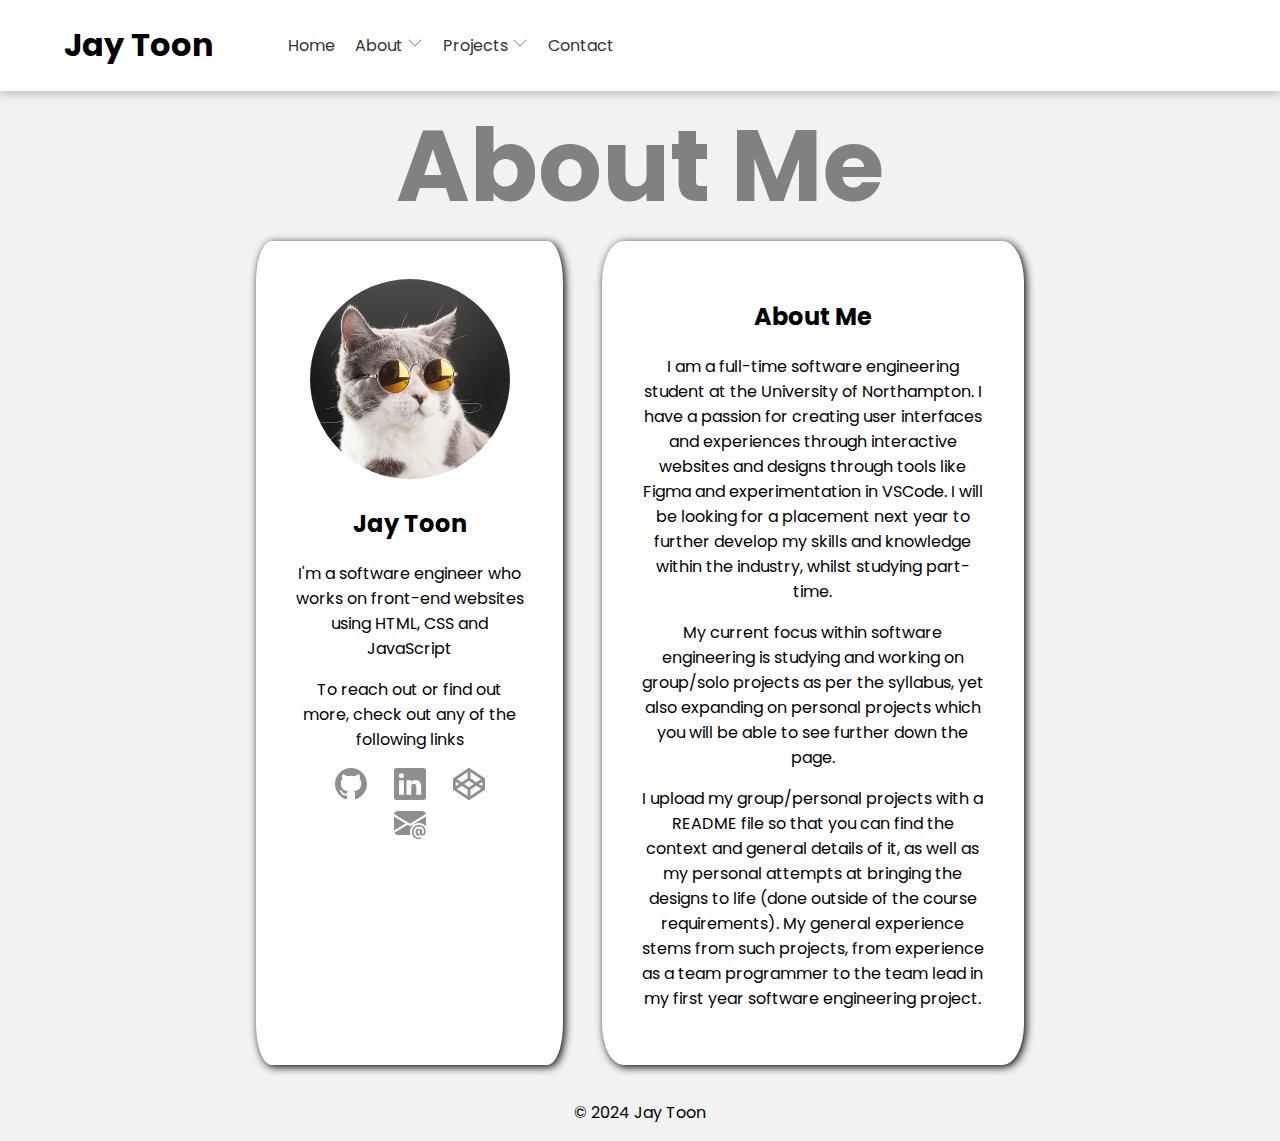
==== commit d5b982a2: "Lots of changes were made." ====
--- a/index.html
+++ b/index.html
@@ -11,7 +11,7 @@
         <h1>Jay Toon</h1>
         <ul class="navbar-nav">
             <li class="nav-item">
-                <a class="nav-link" href="#">Home</a>
+                <a class="nav-link" href="/index.html">Home</a>
             </li>
             <li class="nav-item">
                 <a class="nav-link" href="#">
@@ -34,7 +34,7 @@
                     </svg>
                 </a>
                 <div class="dropdown-content">
-                    <a href="/zaogao-de-youxi-yinqing.html">糟糕的游戏引擎</a>
+                    <a href="/gtengine.html">GTEngine</a>
                     <a href="/python-database-integration.html">Python Database Integration</a>
                     <a href="/claybrook-zoo.html">Claybrook Zoo</a>
                 </div>
@@ -85,3 +85,13 @@
     </footer>
 </body>
 </html>
+<!--
+    SOURCES OF MEDIA AND GENERAL INFORMATION
+
+    1. GTEngine.png - https://github.com/GigatechTechnologies/GTEngine (Gigatech Technologies) - This is a personal group project between me and Kane Partridge, another student at the University of Northampton
+    2. cat.jpg - https://www.ohmypaws.co.uk/products/funny-cute-sunglasses-for-cats-and-small-dogs-classic-retro-circular-style (Oh My Paws) - This is an image of a cat with sunglasses, used as a placeholder for my own image
+    3. SVGs - https://icons.getbootstrap.com/ (Bootstrap) - These are the SVGs used for the social media links in the about me section and project pages.
+    4. PDBI.png - https://github.com/jay-toon/summer-project-2023/blob/main/app.py - A screenshot of the code I wrote for a MySQL linked system using Python for a summer project.
+    5. countryside-safari.png - https://nilead.com/industry/zoo-website-design - This is a screenshot of a zoo website design, used as a placeholder for the Claybrook Zoo project.
+    and CSS aided by W3Schools and MDN Web Docs.
+-->--- a/styles.css
+++ b/styles.css
@@ -1,9 +1,17 @@
 /* Fonts */
     @import url('https://fonts.googleapis.com/css2?family=Poppins:wght@400;700&display=swap');
-    * {
+    @import url('https://fonts.googleapis.com/css2?family=Noto+Sans+SC:wght@400;700&display=swap');
+    
+    *, a {
         font-family: 'Poppins', sans-serif;
-    }
-
+        text-decoration: none;
+        color: black;
+    }
+
+    .cn {
+        font-family: 'Noto Sans SC', sans-serif;
+        color: black;
+    }
 /* Content */
     body {
         margin: 0;
@@ -30,22 +38,13 @@
         list-style: none;
     }
 
-    .navbar-nav {
-        list-style: none;
-    }
-
     .nav-item {
         position: relative;
     }
 
-    .nav-item a {
+    .nav-a {
         font-weight: 550;
         transition-duration: 500ms;
-    }
-
-    a {
-        text-decoration: none;
-        color: #4edcf5;
     }
 
     a:hover {
@@ -97,14 +96,10 @@
         fill: #8f8f8f;
         transition-duration: 500ms;
     }
-    
+
     svg:hover {
         fill: #4edcf5;
         transition-duration: 500ms;
-    }
-    
-    ul {
-        list-style: none;
     }
 
     .socials a {
@@ -118,13 +113,14 @@
         margin-top: 0;
         margin-block: 0;
     }
-
+    
     .main {
         display: flex;
         flex-direction: column;
         align-items: center;
         text-align: center;
         margin-top: 10%;
+        justify-content: center;
     }
 
     .container {
@@ -136,6 +132,7 @@
         background-color: white;
         box-shadow: 2px 2px 8px;
         border-radius: 5%;
+        width: 50%;
     }
 
     .worklog {
@@ -159,12 +156,12 @@
         fill: #8f8f8f;
         transition-duration: 500ms;
     }
-    
+
     .socials svg:hover {
         fill: #4edcf5;
         transition-duration: 450ms;
     }
-    
+
     .socials a {
         margin-right: 5%;
     }
@@ -177,6 +174,33 @@
     footer {
         text-align: center;
         bottom: 0;
+        margin-top: 35px;
+    }
+
+    .project-display {
+        position: relative;
+        transition-duration: 500ms;
+    }
+
+    .project-display img {
+        filter: blur(0px);
+        transition-duration: 500ms;
+    }
+
+    .project-display:hover img {
+        filter: blur(3px);
+    }
+
+    .project-display svg {
+        opacity: 0%;
+        transition-duration: 500ms;
+        filter: drop-shadow(0px 0px 5px #4edcf5);
+    }
+
+    .project-display:hover svg {
+        opacity: 100%;
+        fill: #4edcf5;
+        transition-duration: 350ms;
     }
 
 /* Mobile Optimisation */
@@ -198,6 +222,9 @@
             color: #818181;
             margin-top: 0;
         }
+        .h-cn {
+            font-size: 45px;
+        }
         main {
             margin: 0;
             padding-inline: 25px;
@@ -215,4 +242,7 @@
         .wrapper {
             display: block;
         }
+        .container:nth-child(2) {
+            border-radius: 2%; 
+        }
     }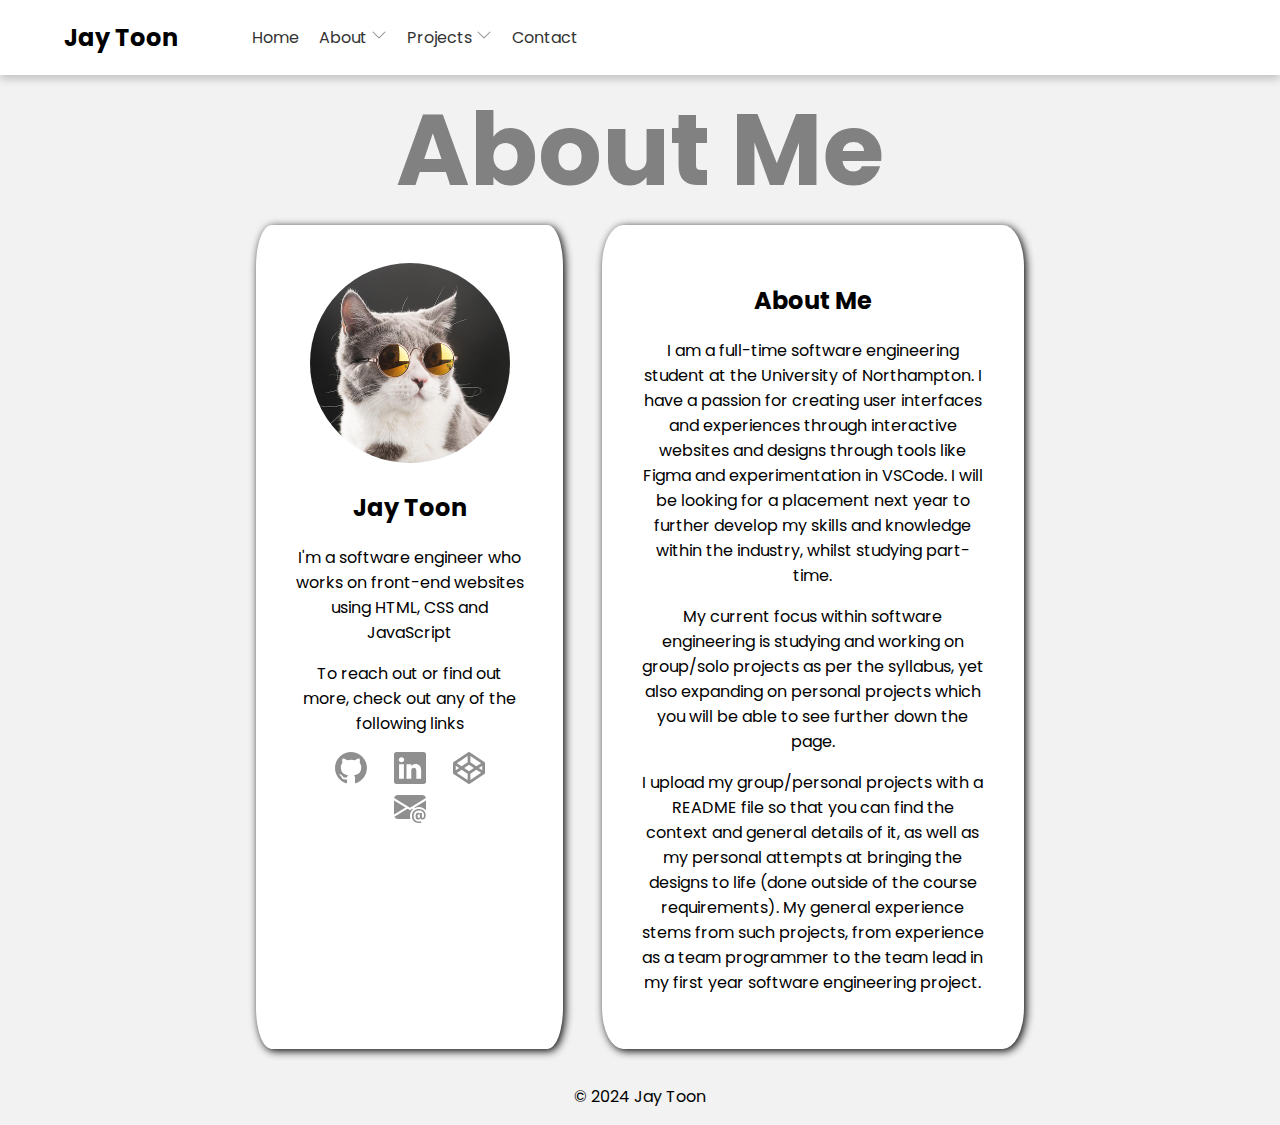
==== commit 723429ee: "3 remaining errors... Can't really fix though" ====
--- a/index.html
+++ b/index.html
@@ -8,7 +8,7 @@
 </head>
 <body>
     <nav class="navbar">
-        <h1>Jay Toon</h1>
+        <h2>Jay Toon</h2>
         <ul class="navbar-nav">
             <li class="nav-item">
                 <a class="nav-link" href="/index.html">Home</a>
--- a/styles.css
+++ b/styles.css
@@ -8,10 +8,6 @@
         color: black;
     }
 
-    .cn {
-        font-family: 'Noto Sans SC', sans-serif;
-        color: black;
-    }
 /* Content */
     body {
         margin: 0;
@@ -28,7 +24,7 @@
         width: 100%;
     }
 
-    .navbar h1 {
+    .navbar h2 {
         margin-inline: 5%;
     }
 
@@ -113,15 +109,6 @@
         margin-top: 0;
         margin-block: 0;
     }
-    
-    .main {
-        display: flex;
-        flex-direction: column;
-        align-items: center;
-        text-align: center;
-        margin-top: 10%;
-        justify-content: center;
-    }
 
     .container {
         display: flex;
@@ -185,6 +172,16 @@
     .project-display img {
         filter: blur(0px);
         transition-duration: 500ms;
+        width: 100%;
+        border-radius: 5%;
+        box-shadow: 0px 0px 8px;
+    }
+
+    .project-display a {
+        position: absolute;
+        top: 50%;
+        left: 50%;
+        transform: translate(-50%, -50%);
     }
 
     .project-display:hover img {
@@ -194,13 +191,37 @@
     .project-display svg {
         opacity: 0%;
         transition-duration: 500ms;
-        filter: drop-shadow(0px 0px 5px #4edcf5);
+        filter: drop-shadow(0px 0px 10px #20d4f4);
     }
 
     .project-display:hover svg {
-        opacity: 100%;
-        fill: #4edcf5;
+        opacity: 100%;  
         transition-duration: 350ms;
+    }
+    
+    form {
+        display: flex;
+        flex-direction: column;
+        gap: 1rem;
+    }
+
+    input, textarea {
+        padding: 0.5rem;
+        border: 1px solid #000;
+        border-radius: 5px;
+    }
+
+    button {
+        padding: 0.5rem;
+        border: 1px solid #000;
+        border-radius: 5px;
+        background-color: #000;
+        color: #fff;
+        cursor: pointer;
+    }
+
+    button:hover {
+        background-color: #272727;
     }
 
 /* Mobile Optimisation */
@@ -211,26 +232,26 @@
             justify-content: center;
             flex-direction: column;
         }
+
         .navbar ul {
             display: flex;
             align-items: center;
             padding: 0;
         }
+
         .heading {
             text-align: center;
             font-size: 60px;
             color: #818181;
             margin-top: 0;
         }
-        .h-cn {
-            font-size: 45px;
-        }
+        
         main {
             margin: 0;
             padding-inline: 25px;
-            box-sizing: border-box; 
-            background-color: #f2f2f2;
-        }
+            box-sizing: border-box;
+        }
+
         .container {
             padding: 5%;
             background-color: white;
@@ -239,10 +260,21 @@
             width: 90% !important;
             margin-bottom: 10%;
         }
+
         .wrapper {
             display: block;
         }
+
         .container:nth-child(2) {
             border-radius: 2%; 
         }
+
+        .project-display img {
+            filter: blur(3px);
+        }
+
+        .project-display svg {
+            opacity: 100%;
+            fill: #4edcf5;
+        }
     }